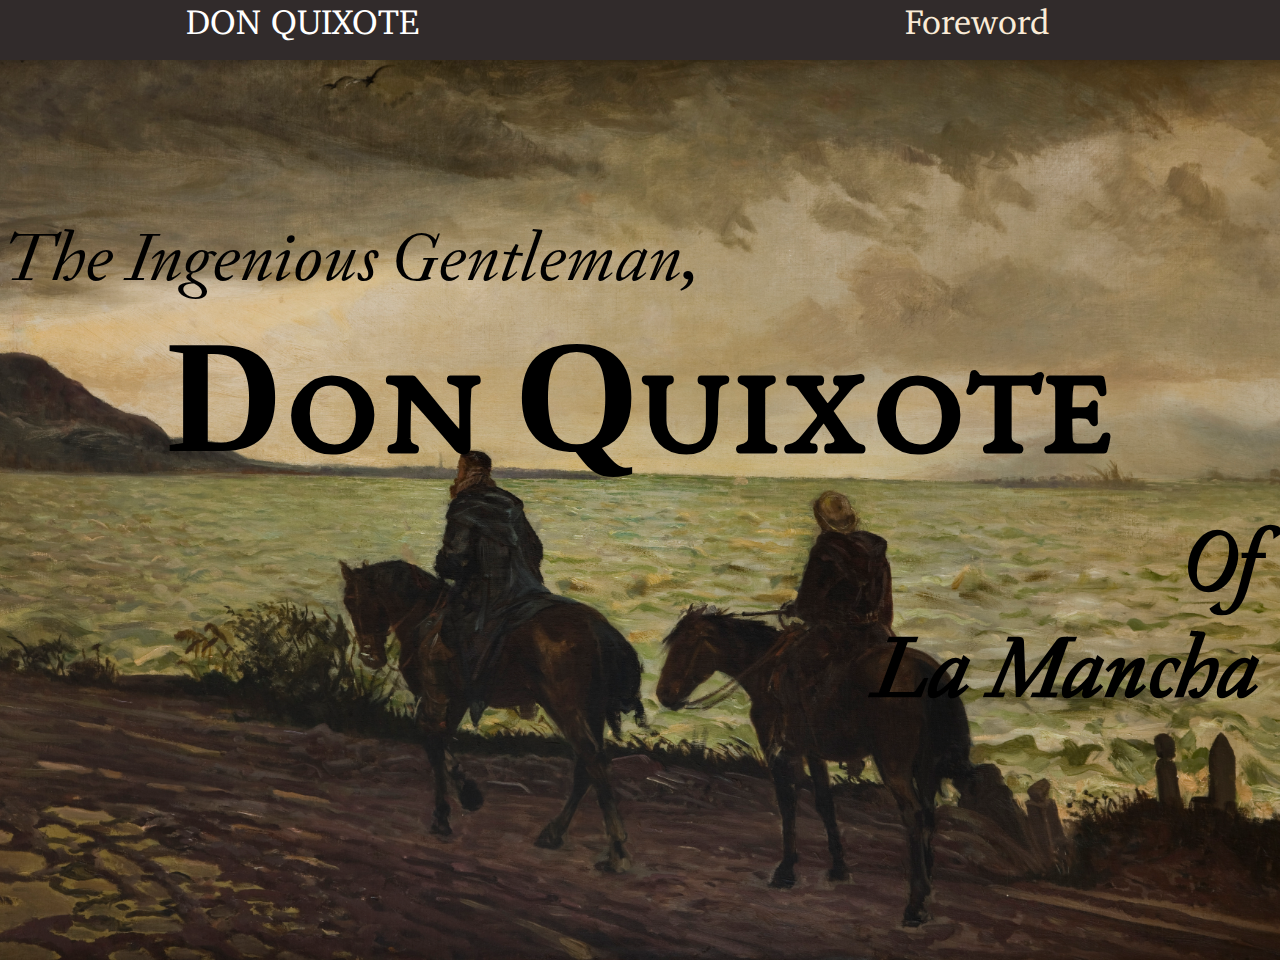
==== index.html @ 15fd4b2f "New cover and navbar css, with better fonts." ====
<!DOCTYPE html>
<html lang="en">
  <head>
    <meta charset="utf-8"/>
    <title>Don Quixote</title>

    <link rel="stylesheet" type="text/css" href="../styles/css/front.css"/>
    <meta name="viewport" content="width=device-width, initial-scale=1">
  </head>

  <body>
    <body><main><div class="cover"><div class="cover-bg"></div><div class="cover-overlay"><p><i>The Ingenious Gentleman,</i></p><h1><span class="initials">D</span>ON <span class="initials">Q</span>UIXOTE</h1><p><span class="subtitle"><i><b>Of</b></i> <br/> <i><b>La Mancha</b></i></span></p></div></div></main></body>
    <nav class="navbar">
      <ul class="navbar-nav">
        <li class="nav-item">DON QUIXOTE</li>
        <li class="nav-item">
          <a href="#" class="nav-link">
            <span class="link-text">Foreword</span>
          </a>
        </li>
      </ul>
    </nav>
  </body>
</html>
---- styles/css/front.css ----
@charset "UTF-8";

/* CSS for the front page */

@import url('main.css'); /* Importing Base CSS */
@import url('fonts.css'); /* Importing Fonts */


html {
    font-size: 70px;
}

main {
    margin-top: 0.85rem;
}

body {
    font-family: et-book, Charter;
    width: 100%;
    text-align: center;
    /* margin-right: auto; */
    color: #ffffff;
    background-color: #bfa58a;
}

.cover {
    width: 100%;
    /* padding: 50px; */
    height: 100vh;
    position: relative;
    overflow: hidden;
    /* padding: 100px 0; */
}

.cover-bg{
    /* background-size: 1920px; */
    /* background-image: url("../../img/paintings/cesare-detti-don-quixote.jpg"); */
    background-image: url("../../img/paintings/Malczewski-don-quixote.jpg");
    /* background-image: url("../../img/paintings/marstrand-01.jpg"); */
    /* background-image: url("../../img/paintings/carbonero-panza-meets-donkey.jpg"); */
    /* background-image: url("../../img/p66b.jpg"); */
    /* background-image: url("../../img/p008.jpg"); */
    background-size: cover;
    background-position: center;
    background-repeat: no-repeat;
    height: 100%;
    width: 100%;
    position: relative;
    margin: 0 auto;
}

.cover-overlay {
    font-family: Elstob;
    position: absolute;
    text-align: center;
    top: 15%;
    /* left: 20%; */
    width: 100%;
    margin: 25px auto;
    color: black;
}

.cover-overlay h1 {
    color: black;
    font-family: EB Garamond SC;
    font-size: 2.3em;
    margin-bottom: 10px;
    text-align: center;
}


.cover-overlay h2 {
    font-family: Elstob;
    font-size: 3.25em;
}

.cover-overlay p {
    font-family: Elstob;
    color: black;
    text-align: left;

}
.cover-overlay .subtitle {
    color: black;
    font-family: Elstob;
    font-size: 1.25em;
    text-align: right;
    margin-right: 20px;
    display: block;

}

.initials {
    font-family: 'EB Garamond Initials';
}

/* Navigaiton Bar */

.navbar {
    position: absolute;
    background: rgba(46,41,41,0.9804);
    height: 0.85rem;
    top: 0;
    left: 0;
    width: 100%;
    transition: height 400ms ease;
}

.navbar-nav {
    list-style: none;
    padding: 0;
    margin: 0;
    display: flex;
    flex-direction: row;
    align-items: center;
    width: 100%;
}

.nav-item {
    width: 100%;
    margin-right: 1rem;
    font-size: 0.5rem;
}

.nav-item:last-child {
    margin-right: auto;
}

.nav-link {
    text-decoration: none;
    color: antiquewhite;
}

.link-text {
    display: inline;
    font-size: 0.5rem;
}

/* For Small Screens */
@media only screen and (min-width: 300px) and (max-width: 700px) {

    html {
	font-size: 25px;
    }

    main {
	margin-top: 2.5rem;
    }

    .cover {
	width: 100%;
	height: 75vh;
	/* padding: 135px 0; */
    }

    .cover-overlay {
	top: 22%;
	width: 100%;

    }

    .cover-overlay p {
	font-size: 1.25em;
    }

    .cover-overlay h1 {
	font-size: 2.5em;
    }
    .cover-overlay subtitle {
	font-size: 1.25em;

    }


}
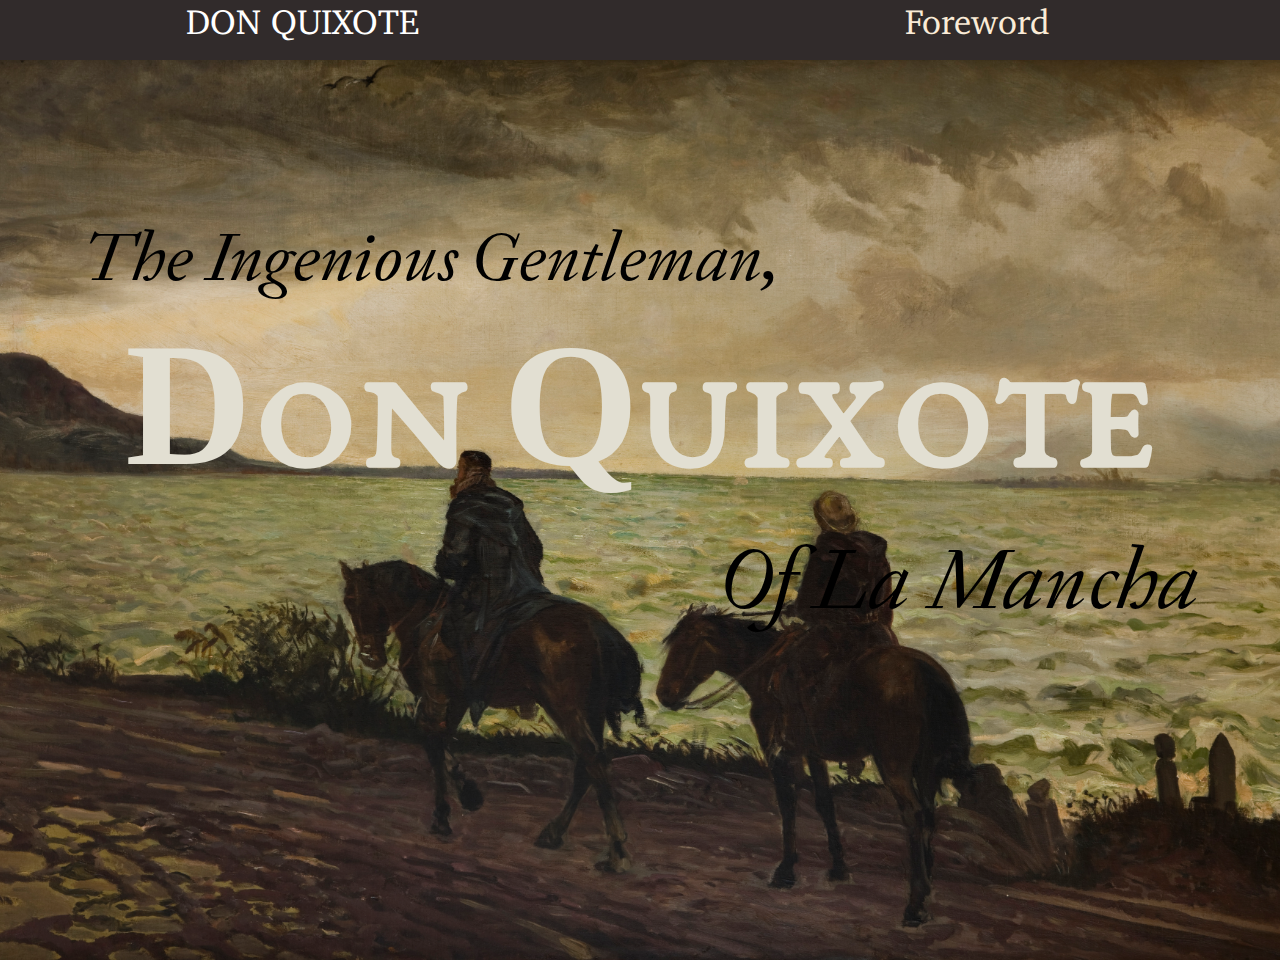
==== commit a21b565b: "Removing orig/" ====
--- a/index.html
+++ b/index.html
@@ -9,7 +9,7 @@
   </head>
 
   <body>
-    <body><main><div class="cover"><div class="cover-bg"></div><div class="cover-overlay"><p><i>The Ingenious Gentleman,</i></p><h1><span class="initials">D</span>ON <span class="initials">Q</span>UIXOTE</h1><p><span class="subtitle"><i><b>Of</b></i> <br/> <i><b>La Mancha</b></i></span></p></div></div></main></body>
+    <body><main><div class="cover"><div class="cover-bg"></div><div class="cover-overlay"><p><i>The Ingenious Gentleman,</i></p><h1><span class="initials">D</span>ON <span class="initials">Q</span>UIXOTE</h1><p><span class="subtitle"><i>Of</i> <i>La Mancha</i></span></p></div></div></main></body>
     <nav class="navbar">
       <ul class="navbar-nav">
         <li class="nav-item">DON QUIXOTE</li>
--- a/styles/css/front.css
+++ b/styles/css/front.css
@@ -61,9 +61,10 @@
 }
 
 .cover-overlay h1 {
-    color: black;
+    color: #E2DFD2;
     font-family: EB Garamond SC;
-    font-size: 2.3em;
+    font-size: 2.5em;
+    /* top: 45%; */
     margin-bottom: 10px;
     text-align: center;
 }
@@ -78,6 +79,7 @@
     font-family: Elstob;
     color: black;
     text-align: left;
+    margin-left: 80px;
 
 }
 .cover-overlay .subtitle {
@@ -85,7 +87,8 @@
     font-family: Elstob;
     font-size: 1.25em;
     text-align: right;
-    margin-right: 20px;
+    /* margin-left: 35px; */
+    margin-right: 80px;
     display: block;
 
 }
@@ -137,7 +140,7 @@
 }
 
 /* For Small Screens */
-@media only screen and (min-width: 300px) and (max-width: 700px) {
+@media only screen and (min-width: 300px) and (max-width: 990px) {
 
     html {
 	font-size: 25px;
@@ -149,27 +152,37 @@
 
     .cover {
 	width: 100%;
-	height: 75vh;
+	height: 65vh;
 	/* padding: 135px 0; */
     }
 
     .cover-overlay {
-	top: 22%;
+	top: 10%;
 	width: 100%;
 
     }
 
     .cover-overlay p {
 	font-size: 1.25em;
+	color: antiquewhite;
+	text-align: center;
+	margin-left: 10px;
     }
 
     .cover-overlay h1 {
 	font-size: 2.5em;
+	color: antiquewhite;
+	text-align: center;
     }
-    .cover-overlay subtitle {
+    .cover-overlay .subtitle {
+	color: antiquewhite;
+	font-family: Elstob;
 	font-size: 1.25em;
-
-    }
-
+	text-align: center;
+	margin-left: 35px;
+	margin-right: 10px;
+	display: block;
 
 }
+
+}
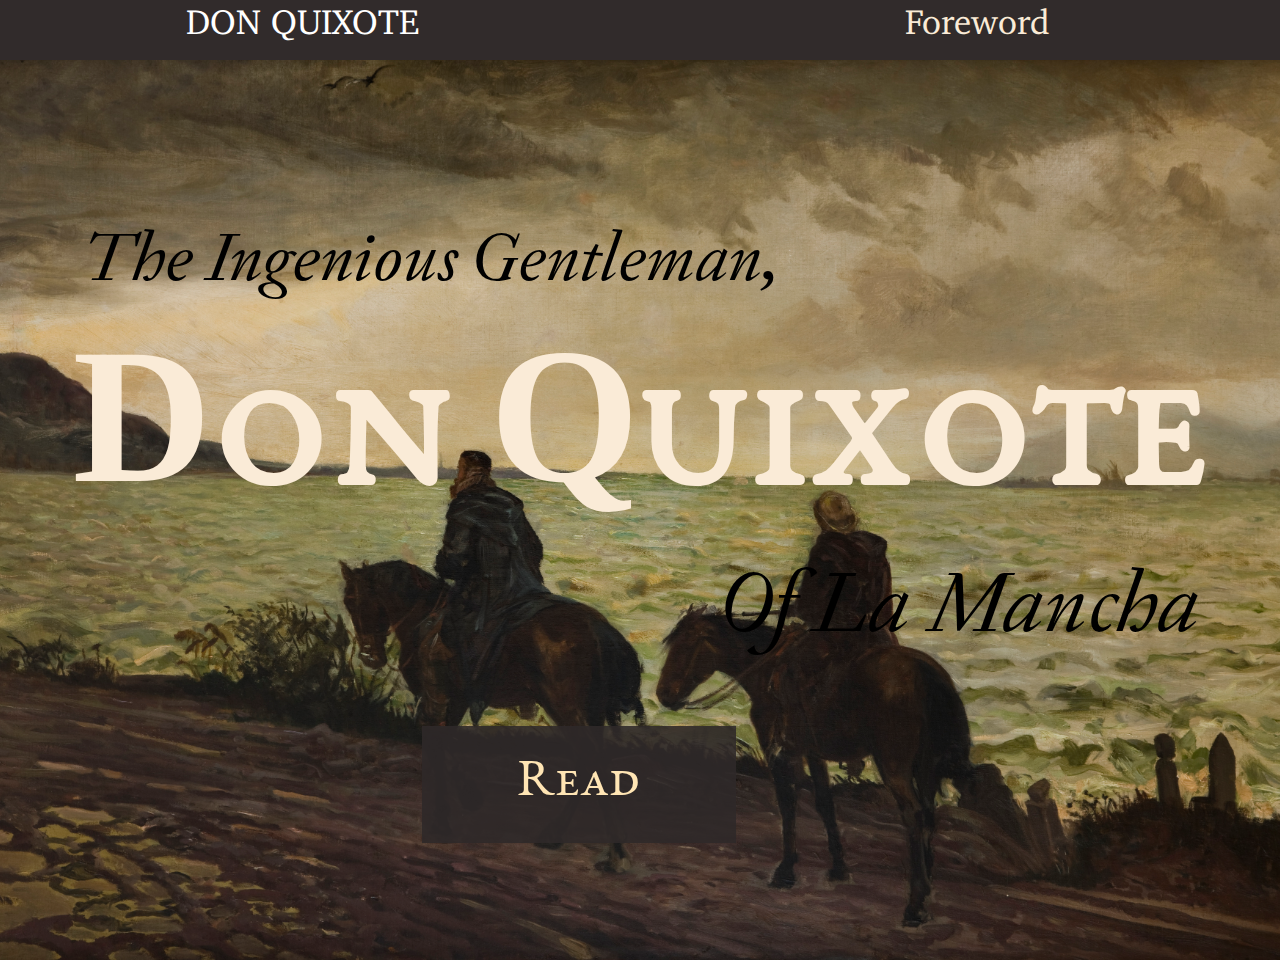
==== commit cd210da6: "Add a read button on cover." ====
--- a/index.html
+++ b/index.html
@@ -9,7 +9,7 @@
   </head>
 
   <body>
-    <body><main><div class="cover"><div class="cover-bg"></div><div class="cover-overlay"><p><i>The Ingenious Gentleman,</i></p><h1><span class="initials">D</span>ON <span class="initials">Q</span>UIXOTE</h1><p><span class="subtitle"><i>Of</i> <i>La Mancha</i></span></p></div></div></main></body>
+    <body><main><div class="cover"><div class="cover-bg"></div><div class="cover-overlay"><p><i>The Ingenious Gentleman,</i></p><h1><span class="initials">D</span>ON <span class="initials">Q</span>UIXOTE</h1><p><span class="subtitle"><i>Of</i> <i>La Mancha</i></span></p></div><p>                                 <button class="read-btn" type="button">Read</button></p></div></main></body>
     <nav class="navbar">
       <ul class="navbar-nav">
         <li class="nav-item">DON QUIXOTE</li>
--- a/styles/css/front.css
+++ b/styles/css/front.css
@@ -61,9 +61,9 @@
 }
 
 .cover-overlay h1 {
-    color: #E2DFD2;
+    color: antiquewhite;
     font-family: EB Garamond SC;
-    font-size: 2.5em;
+    font-size: 2.75em;
     /* top: 45%; */
     margin-bottom: 10px;
     text-align: center;
@@ -139,6 +139,50 @@
     font-size: 0.5rem;
 }
 
+.read-btn {
+    position: absolute;
+    top: 74%;
+    right: 42.5%;
+    bottom: 13%;
+    /* margin-left: 5%; */
+    /* margin-right: 15%; */
+    /* left: 50%; */
+    /* right: 50%; */
+    background-color: rgba(46,41,41,0.8804);
+    /* font-family: et-book; */
+    font-family: EB Garamond;
+    /* font-family: Garamond Libre; */
+    /* font-family: et-book; */
+    /* font-family: et-book; */
+    font-size: 0.75em;
+    align-content: center;
+    color: #FFE5B4;
+    border: none;
+    padding-top: 27px;
+    padding-bottom: 27px;
+    padding-left: 95px;
+    padding-right: 95px;
+    /* min-width: 220px; */
+    /* min-height: 55px; */
+}
+
+.read-btn:hover {
+    background-color: rgba(46,41,41,1) ;
+    transition: 0.2s;
+    border-color: #FFE5B4;
+    border-width: 3.5px;
+    border-style: solid;
+}
+
+.read-btn:focus {
+    background-color: rgba(46,41,41,1) ;
+    outline-color: transparent;
+    transition: 0.3s;
+    border-color: #FFE5B4;
+    border-width: 3.5px;
+    border-style: solid;
+}
+
 /* For Small Screens */
 @media only screen and (min-width: 300px) and (max-width: 990px) {
 
@@ -164,7 +208,7 @@
 
     .cover-overlay p {
 	font-size: 1.25em;
-	color: antiquewhite;
+	color: black;
 	text-align: center;
 	margin-left: 10px;
     }
@@ -175,7 +219,7 @@
 	text-align: center;
     }
     .cover-overlay .subtitle {
-	color: antiquewhite;
+	color: black;
 	font-family: Elstob;
 	font-size: 1.25em;
 	text-align: center;
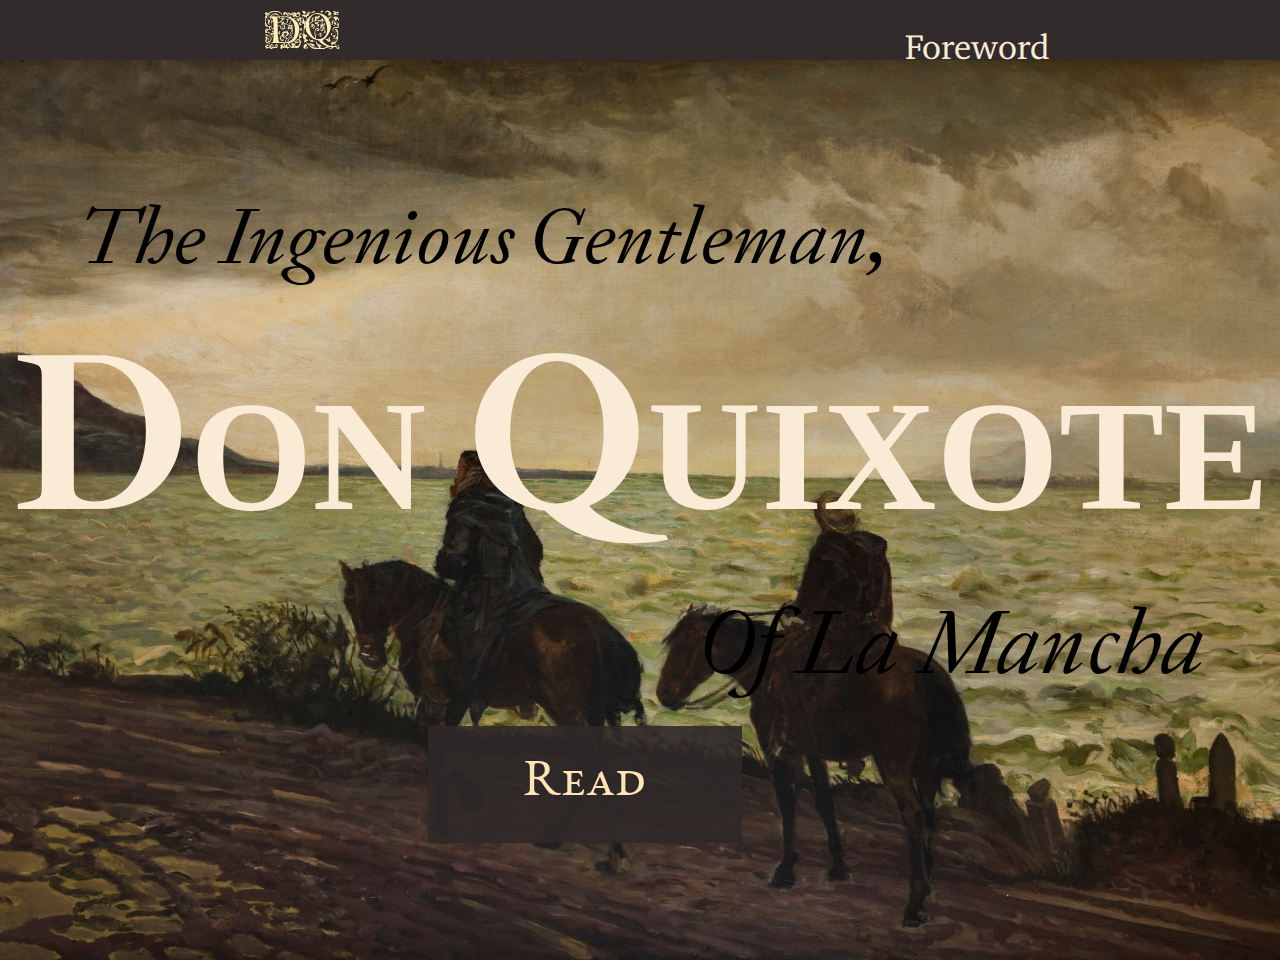
==== commit df5e2f67: "Clean up the CSS" ====
--- a/index.html
+++ b/index.html
@@ -12,7 +12,7 @@
     <body><main><div class="cover"><div class="cover-bg"></div><div class="cover-overlay"><p><i>The Ingenious Gentleman,</i></p><h1><span class="initials">D</span>ON <span class="initials">Q</span>UIXOTE</h1><p><span class="subtitle"><i>Of</i> <i>La Mancha</i></span></p></div><p>                                 <button class="read-btn" type="button">Read</button></p></div></main></body>
     <nav class="navbar">
       <ul class="navbar-nav">
-        <li class="nav-item">DON QUIXOTE</li>
+        <li class="nav-item"><img src="img/extras/logo.png"></li>
         <li class="nav-item">
           <a href="#" class="nav-link">
             <span class="link-text">Foreword</span>
--- a/styles/css/front.css
+++ b/styles/css/front.css
@@ -53,8 +53,7 @@
     font-family: Elstob;
     position: absolute;
     text-align: center;
-    top: 15%;
-    /* left: 20%; */
+    top: 12%;
     width: 100%;
     margin: 25px auto;
     color: black;
@@ -62,10 +61,17 @@
 
 .cover-overlay h1 {
     color: antiquewhite;
-    font-family: EB Garamond SC;
-    font-size: 2.75em;
-    /* top: 45%; */
-    margin-bottom: 10px;
+    font-family: et-book;
+    font-size: 2.25em;
+    margin-bottom: 15px;
+    text-align: center;
+}
+
+.cover-overlay h1:hover {
+    color: #FFE5B4;
+    font-family: et-book;
+    font-size: 2.25em;
+    margin-bottom: 15px;
     text-align: center;
 }
 
@@ -79,22 +85,22 @@
     font-family: Elstob;
     color: black;
     text-align: left;
-    margin-left: 80px;
-
+    margin-left: 75px;
+    font-size: 1.15em;
 }
 .cover-overlay .subtitle {
     color: black;
     font-family: Elstob;
-    font-size: 1.25em;
+    font-size: 1.15em;
     text-align: right;
-    /* margin-left: 35px; */
-    margin-right: 80px;
+    margin-right: 75px;
     display: block;
 
 }
 
 .initials {
-    font-family: 'EB Garamond Initials';
+    font-family: 'Ibarra Real Nova';
+    font-size: 1.45em;
 }
 
 /* Navigaiton Bar */
@@ -142,18 +148,10 @@
 .read-btn {
     position: absolute;
     top: 74%;
-    right: 42.5%;
+    right: 42%;
     bottom: 13%;
-    /* margin-left: 5%; */
-    /* margin-right: 15%; */
-    /* left: 50%; */
-    /* right: 50%; */
     background-color: rgba(46,41,41,0.8804);
-    /* font-family: et-book; */
     font-family: EB Garamond;
-    /* font-family: Garamond Libre; */
-    /* font-family: et-book; */
-    /* font-family: et-book; */
     font-size: 0.75em;
     align-content: center;
     color: #FFE5B4;
@@ -162,8 +160,6 @@
     padding-bottom: 27px;
     padding-left: 95px;
     padding-right: 95px;
-    /* min-width: 220px; */
-    /* min-height: 55px; */
 }
 
 .read-btn:hover {
@@ -197,7 +193,6 @@
     .cover {
 	width: 100%;
 	height: 65vh;
-	/* padding: 135px 0; */
     }
 
     .cover-overlay {
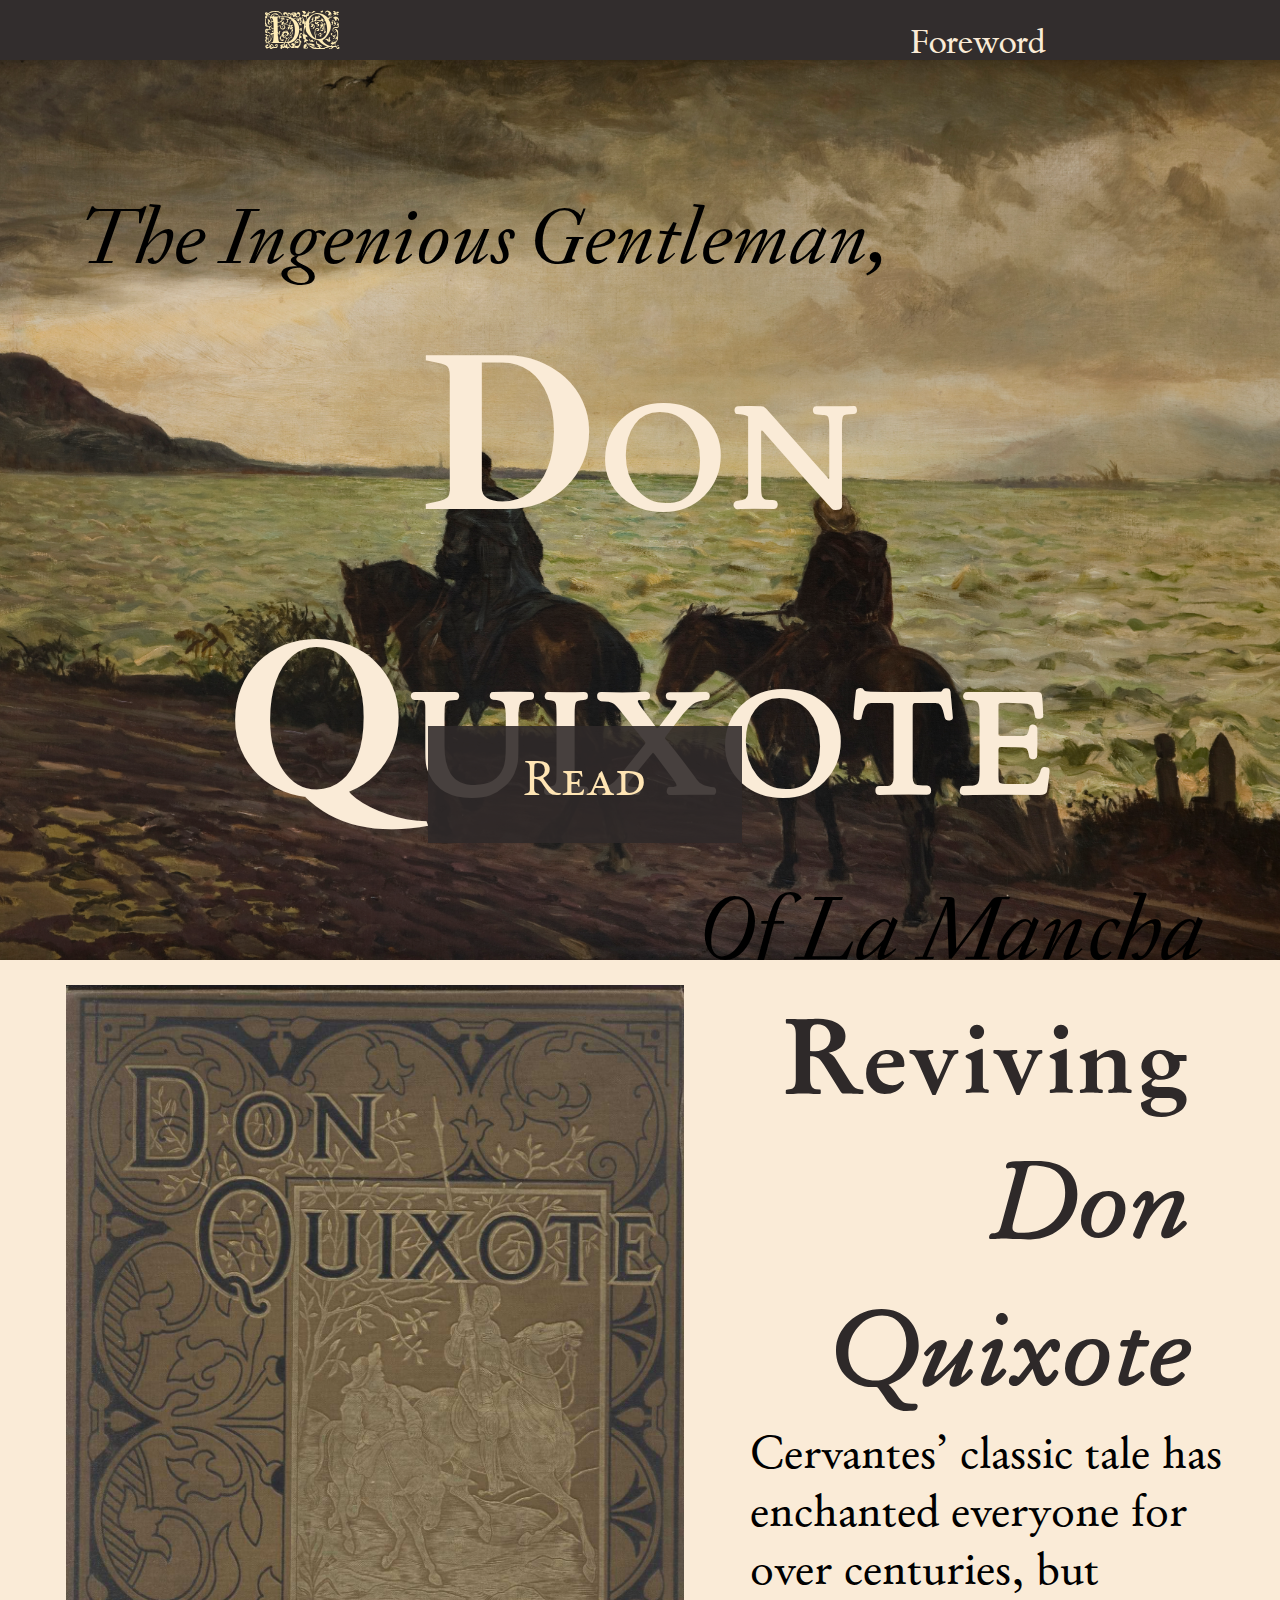
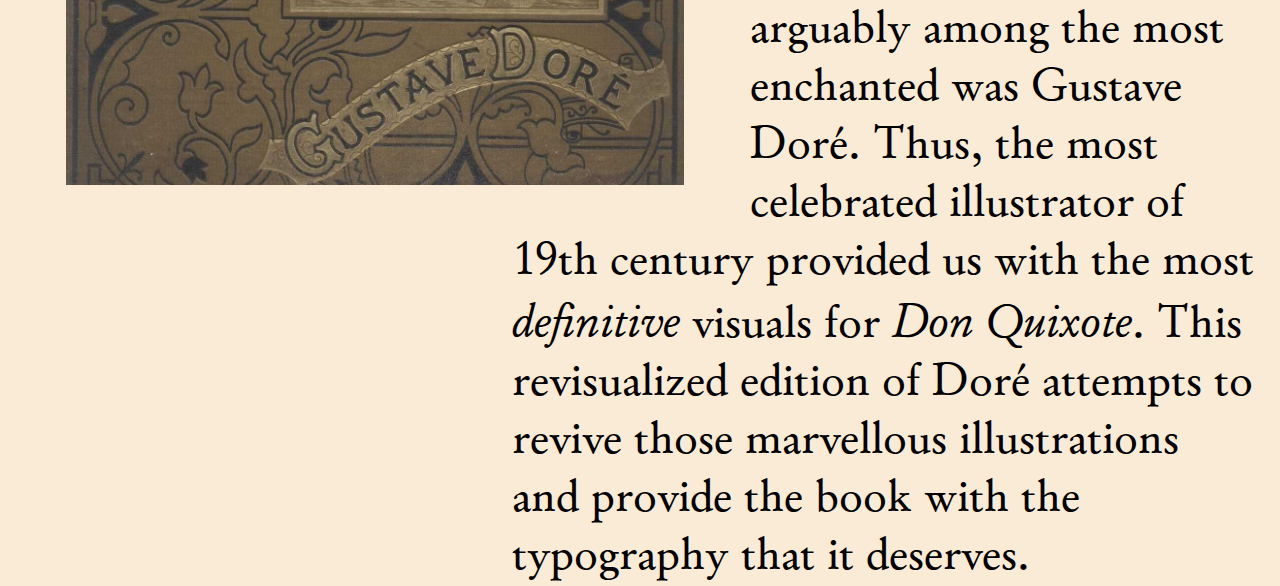
==== commit c5bbbb43: "Added a new section to frontpage on dore’s original piece." ====
--- a/index.html
+++ b/index.html
@@ -4,12 +4,13 @@
     <meta charset="utf-8"/>
     <title>Don Quixote</title>
 
+    <link rel="stylesheet" type="text/css" href="../styles/css/main.css"/>
     <link rel="stylesheet" type="text/css" href="../styles/css/front.css"/>
     <meta name="viewport" content="width=device-width, initial-scale=1">
   </head>
 
-  <body>
-    <body><main><div class="cover"><div class="cover-bg"></div><div class="cover-overlay"><p><i>The Ingenious Gentleman,</i></p><h1><span class="initials">D</span>ON <span class="initials">Q</span>UIXOTE</h1><p><span class="subtitle"><i>Of</i> <i>La Mancha</i></span></p></div><p>                                 <button class="read-btn" type="button">Read</button></p></div></main></body>
+  <body class="front">
+    <body><main><div class="cover"><div class="cover-bg"></div><div class="cover-overlay"><p><i>The Ingenious Gentleman,</i></p><h1><span class="initials">D</span>ON <span class="initials">Q</span>UIXOTE</h1><p><span class="subtitle"><i>Of</i> <i>La Mancha</i></span></p></div><p>                 <button class="read-btn" type="button">Read</button></p></div><div class="gustave-dore"><div class="cover"><img class="img" src="img/cover.jpg"/></div><h2>Reviving <i>Don Quixote</i></h2><p>Cervantes’ classic tale has enchanted everyone for over centuries, but arguably among the most enchanted was Gustave Doré. Thus, the most celebrated illustrator of 19th century provided us with the most <i>definitive</i> visuals for <i>Don Quixote</i>. This revisualized edition of Doré attempts to revive those marvellous illustrations and provide the book with the typography that it deserves.</p></div></main></body>
     <nav class="navbar">
       <ul class="navbar-nav">
         <li class="nav-item"><img src="img/extras/logo.png"></li>
--- a/styles/css/main.css
+++ b/styles/css/main.css
@@ -0,0 +1,84 @@
+@charset "UTF-8";
+
+/* All the CSS files must be imported */
+
+@import url('fonts.css');
+
+* {
+    margin: 0;
+    padding: 0;
+    box-sizing: border-box
+}
+
+main {
+    margin-top: 0.85rem;
+}
+
+body {
+    font-family: et-book;
+    color: #ffffff;
+    background-color: antiquewhite;
+}
+
+html::-webkit-scrollbar {
+    width: 0;  /* Remove scrollbar space */
+    background: transparent;  /* Optional: just make scrollbar invisible */
+}
+.container {
+    -ms-overflow-style: none;  /* Internet Explorer 10+ */
+    scrollbar-width: none;  /* Firefox */
+}
+
+/* Navigaiton Bar */
+
+.navbar {
+    position: absolute;
+    background: rgba(46,41,41,0.9804);
+    height: 0.85rem;
+    top: 0;
+    left: 0;
+    width: 100%;
+    transition: height 400ms ease;
+}
+
+.navbar-nav {
+    list-style: none;
+    padding: 0;
+    margin: 0;
+    display: flex;
+    flex-direction: row;
+    align-items: center;
+    width: 100%;
+}
+
+.nav-item {
+    width: 100%;
+    margin-right: 1rem;
+    font-size: 0.5rem;
+}
+
+.nav-item:last-child {
+    margin-right: auto;
+}
+
+.nav-link {
+    text-decoration: none;
+    color: antiquewhite;
+}
+
+.link-text {
+    display: inline;
+    font-size: 0.5rem;
+}
+
+/* Responsive */
+
+@media only screen and (min-width: 300px) and (max-width: 990px) {
+    html {
+	font-size: 25px;
+    }
+
+    main {
+	margin-top: 2.5rem;
+    }
+}
--- a/styles/css/front.css
+++ b/styles/css/front.css
@@ -2,26 +2,22 @@
 
 /* CSS for the front page */
 
-@import url('main.css'); /* Importing Base CSS */
 @import url('fonts.css'); /* Importing Fonts */
-
 
 html {
     font-size: 70px;
 }
 
-main {
-    margin-top: 0.85rem;
-}
-
-body {
-    font-family: et-book, Charter;
-    width: 100%;
+body.front {
+    font-family: et-book;
+    width: 100%;
+    font-size: 70px;
     text-align: center;
     /* margin-right: auto; */
     color: #ffffff;
-    background-color: #bfa58a;
-}
+    background-color: antiquewhite;
+}
+
 
 .cover {
     width: 100%;
@@ -32,7 +28,7 @@
     /* padding: 100px 0; */
 }
 
-.cover-bg{
+.cover-bg {
     /* background-size: 1920px; */
     /* background-image: url("../../img/paintings/cesare-detti-don-quixote.jpg"); */
     background-image: url("../../img/paintings/Malczewski-don-quixote.jpg");
@@ -67,6 +63,7 @@
     text-align: center;
 }
 
+/* Creates Hovering Effect on Cover's Title */
 .cover-overlay h1:hover {
     color: #FFE5B4;
     font-family: et-book;
@@ -75,7 +72,6 @@
     text-align: center;
 }
 
-
 .cover-overlay h2 {
     font-family: Elstob;
     font-size: 3.25em;
@@ -88,6 +84,7 @@
     margin-left: 75px;
     font-size: 1.15em;
 }
+
 .cover-overlay .subtitle {
     color: black;
     font-family: Elstob;
@@ -98,54 +95,14 @@
 
 }
 
-.initials {
+.cover-overlay .initials {
     font-family: 'Ibarra Real Nova';
     font-size: 1.45em;
 }
 
-/* Navigaiton Bar */
-
-.navbar {
-    position: absolute;
-    background: rgba(46,41,41,0.9804);
-    height: 0.85rem;
-    top: 0;
-    left: 0;
-    width: 100%;
-    transition: height 400ms ease;
-}
-
-.navbar-nav {
-    list-style: none;
-    padding: 0;
-    margin: 0;
-    display: flex;
-    flex-direction: row;
-    align-items: center;
-    width: 100%;
-}
-
-.nav-item {
-    width: 100%;
-    margin-right: 1rem;
-    font-size: 0.5rem;
-}
-
-.nav-item:last-child {
-    margin-right: auto;
-}
-
-.nav-link {
-    text-decoration: none;
-    color: antiquewhite;
-}
-
-.link-text {
-    display: inline;
-    font-size: 0.5rem;
-}
-
-.read-btn {
+
+/* The 'Read' button and it's hover effect */
+.cover .read-btn {
     position: absolute;
     top: 74%;
     right: 42%;
@@ -162,7 +119,7 @@
     padding-right: 95px;
 }
 
-.read-btn:hover {
+.cover .read-btn:hover {
     background-color: rgba(46,41,41,1) ;
     transition: 0.2s;
     border-color: #FFE5B4;
@@ -170,7 +127,7 @@
     border-style: solid;
 }
 
-.read-btn:focus {
+.cover .read-btn:focus {
     background-color: rgba(46,41,41,1) ;
     outline-color: transparent;
     transition: 0.3s;
@@ -179,16 +136,41 @@
     border-style: solid;
 }
 
+.gustave-dore {
+    position: absolute;
+    font-family: Garamond Libre;
+}
+
+.gustave-dore h2 {
+    color: rgba(46,41,41,1);
+    text-align: right;
+    margin-right: 7%;
+    margin-top: 3%;
+
+}
+.gustave-dore p {
+    color: black;
+    font-size: 0.65em;
+    text-align: left;
+    margin-left: 40%;
+    margin-right: 2%;
+}
+
+.gustave-dore .cover {
+    margin-top: 2%;
+    width: 750px;
+    height: 800px;
+    overflow: hidden;
+    float: left;
+}
+
+.gustave-dore .cover .img {
+    width: 100%;
+    height: 100%;
+    object-fit: contain;
+}
 /* For Small Screens */
 @media only screen and (min-width: 300px) and (max-width: 990px) {
-
-    html {
-	font-size: 25px;
-    }
-
-    main {
-	margin-top: 2.5rem;
-    }
 
     .cover {
 	width: 100%;
@@ -221,7 +203,6 @@
 	margin-left: 35px;
 	margin-right: 10px;
 	display: block;
-
-}
-
-}
+    }
+
+}
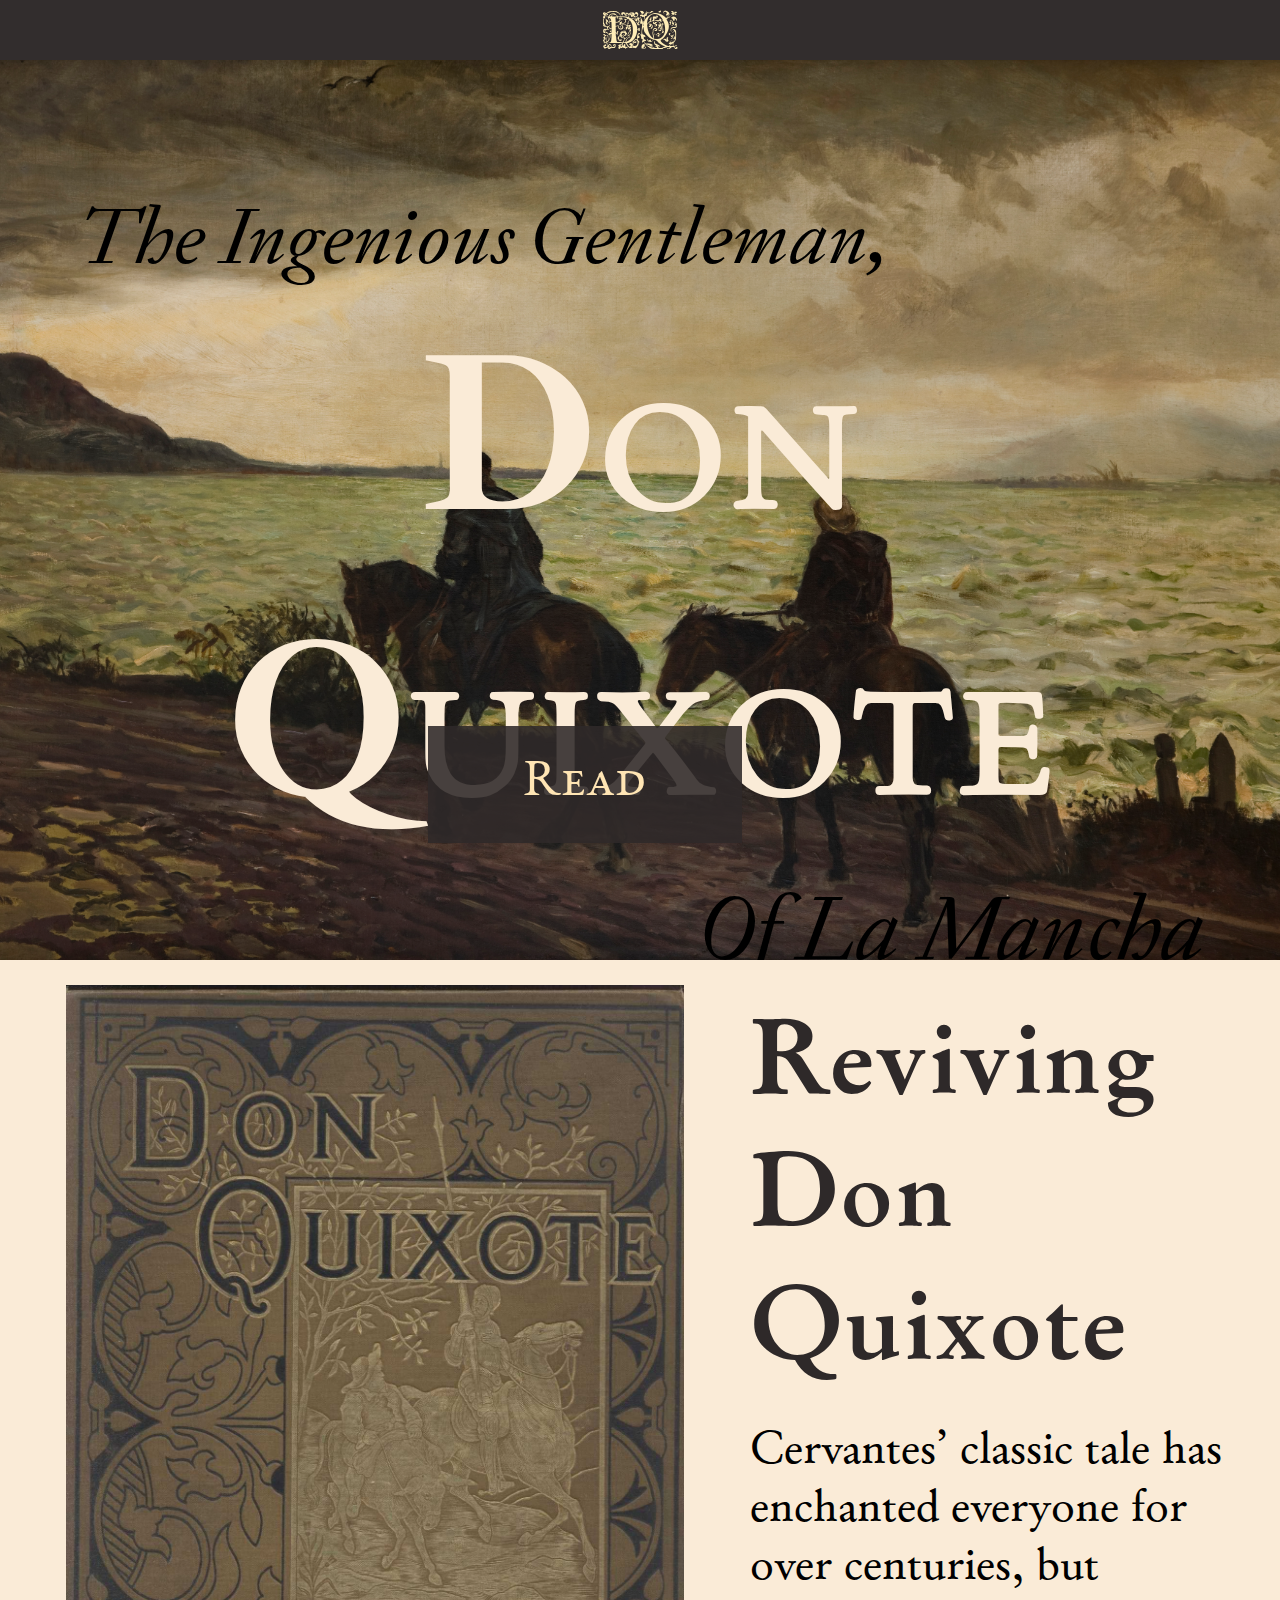
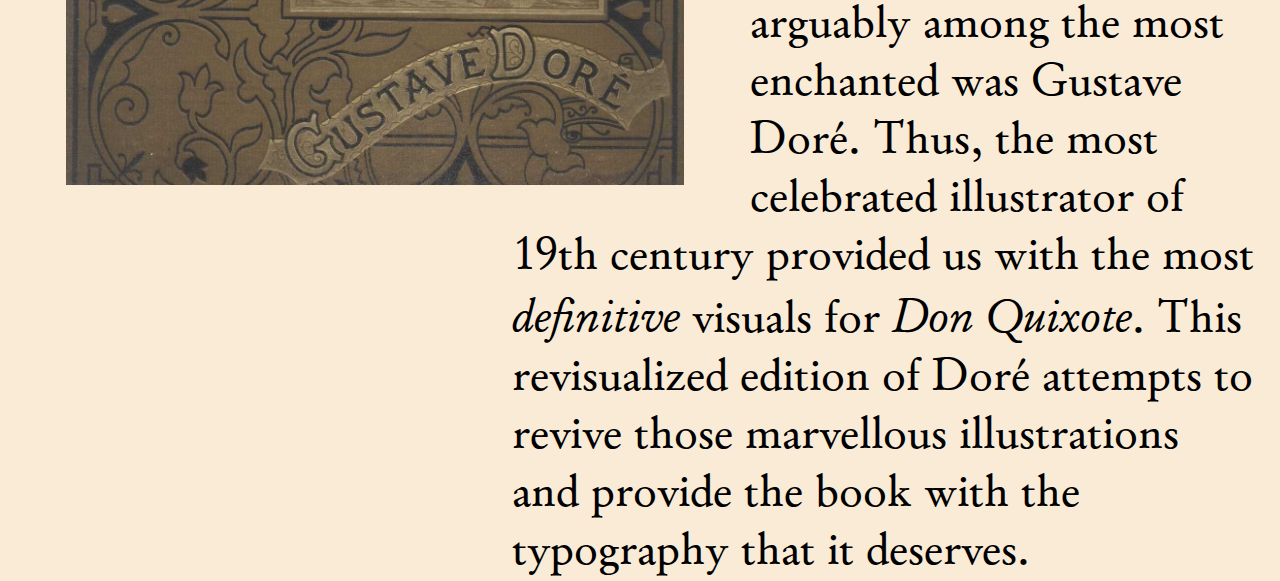
==== commit a4b3a955: "Styling change" ====
--- a/index.html
+++ b/index.html
@@ -4,19 +4,23 @@
     <meta charset="utf-8"/>
     <title>Don Quixote</title>
 
-    <link rel="stylesheet" type="text/css" href="../styles/css/main.css"/>
-    <link rel="stylesheet" type="text/css" href="../styles/css/front.css"/>
+    <link rel="stylesheet" type="text/css" href="./styles/css/main.css"/>
+    <link rel="stylesheet" type="text/css" href="./styles/css/front.css"/>
     <meta name="viewport" content="width=device-width, initial-scale=1">
   </head>
 
   <body class="front">
-    <body><main><div class="cover"><div class="cover-bg"></div><div class="cover-overlay"><p><i>The Ingenious Gentleman,</i></p><h1><span class="initials">D</span>ON <span class="initials">Q</span>UIXOTE</h1><p><span class="subtitle"><i>Of</i> <i>La Mancha</i></span></p></div><p>                 <button class="read-btn" type="button">Read</button></p></div><div class="gustave-dore"><div class="cover"><img class="img" src="img/cover.jpg"/></div><h2>Reviving <i>Don Quixote</i></h2><p>Cervantes’ classic tale has enchanted everyone for over centuries, but arguably among the most enchanted was Gustave Doré. Thus, the most celebrated illustrator of 19th century provided us with the most <i>definitive</i> visuals for <i>Don Quixote</i>. This revisualized edition of Doré attempts to revive those marvellous illustrations and provide the book with the typography that it deserves.</p></div></main></body>
+    <body><main><div class="cover"><div class="cover-bg"></div><div class="cover-overlay"><p><i>The Ingenious Gentleman,</i></p><h1><span class="initials">D</span>ON <span class="initials">Q</span>UIXOTE</h1><p><span class="subtitle"><i>Of</i> <i>La Mancha</i></span></p></div><p>                 <a class="link" href="./chapters/toc.html"><button class="read-btn" type="button">Read</button></a></p></div><div class="gustave-dore"><div class="cover"><img class="img" src="img/cover.jpg"/></div><h2>Reviving Don Quixote</h2><p>Cervantes’ classic tale has enchanted everyone for over centuries, but arguably among the most enchanted was Gustave Doré. Thus, the most celebrated illustrator of 19th century provided us with the most <i>definitive</i> visuals for <i>Don Quixote</i>. This revisualized edition of Doré attempts to revive those marvellous illustrations and provide the book with the typography that it deserves.</p></div></main></body>
     <nav class="navbar">
       <ul class="navbar-nav">
-        <li class="nav-item"><img src="img/extras/logo.png"></li>
         <li class="nav-item">
-          <a href="#" class="nav-link">
-            <span class="link-text">Foreword</span>
+          <a href="./index.html" class="nav-link">
+            <img src="img/extras/logo.png">
+          </a>
+        </li>
+        <!-- <li class="nav-item"> -->
+        <!--   <a href="#" class="nav-link"> -->
+        <!--     <span class="link-text">Foreword</span> -->
           </a>
         </li>
       </ul>
--- a/styles/css/main.css
+++ b/styles/css/main.css
@@ -15,7 +15,7 @@
 }
 
 body {
-    font-family: et-book;
+    font-family: Garamond Libre;
     color: #ffffff;
     background-color: antiquewhite;
 }
--- a/styles/css/front.css
+++ b/styles/css/front.css
@@ -119,7 +119,8 @@
     padding-right: 95px;
 }
 
-.cover .read-btn:hover {
+.cover .read-btn:hover,
+.read-btn:focus {
     background-color: rgba(46,41,41,1) ;
     transition: 0.2s;
     border-color: #FFE5B4;
@@ -127,13 +128,9 @@
     border-style: solid;
 }
 
-.cover .read-btn:focus {
-    background-color: rgba(46,41,41,1) ;
-    outline-color: transparent;
-    transition: 0.3s;
-    border-color: #FFE5B4;
-    border-width: 3.5px;
-    border-style: solid;
+.read-btn .link {
+    text-decoration: none;
+    color: #FFE5B4;
 }
 
 .gustave-dore {
@@ -143,8 +140,8 @@
 
 .gustave-dore h2 {
     color: rgba(46,41,41,1);
-    text-align: right;
-    margin-right: 7%;
+    text-align: left;
+    /* margin-right: 7%; */
     margin-top: 3%;
 
 }
@@ -152,6 +149,7 @@
     color: black;
     font-size: 0.65em;
     text-align: left;
+    margin-top: 2%;
     margin-left: 40%;
     margin-right: 2%;
 }
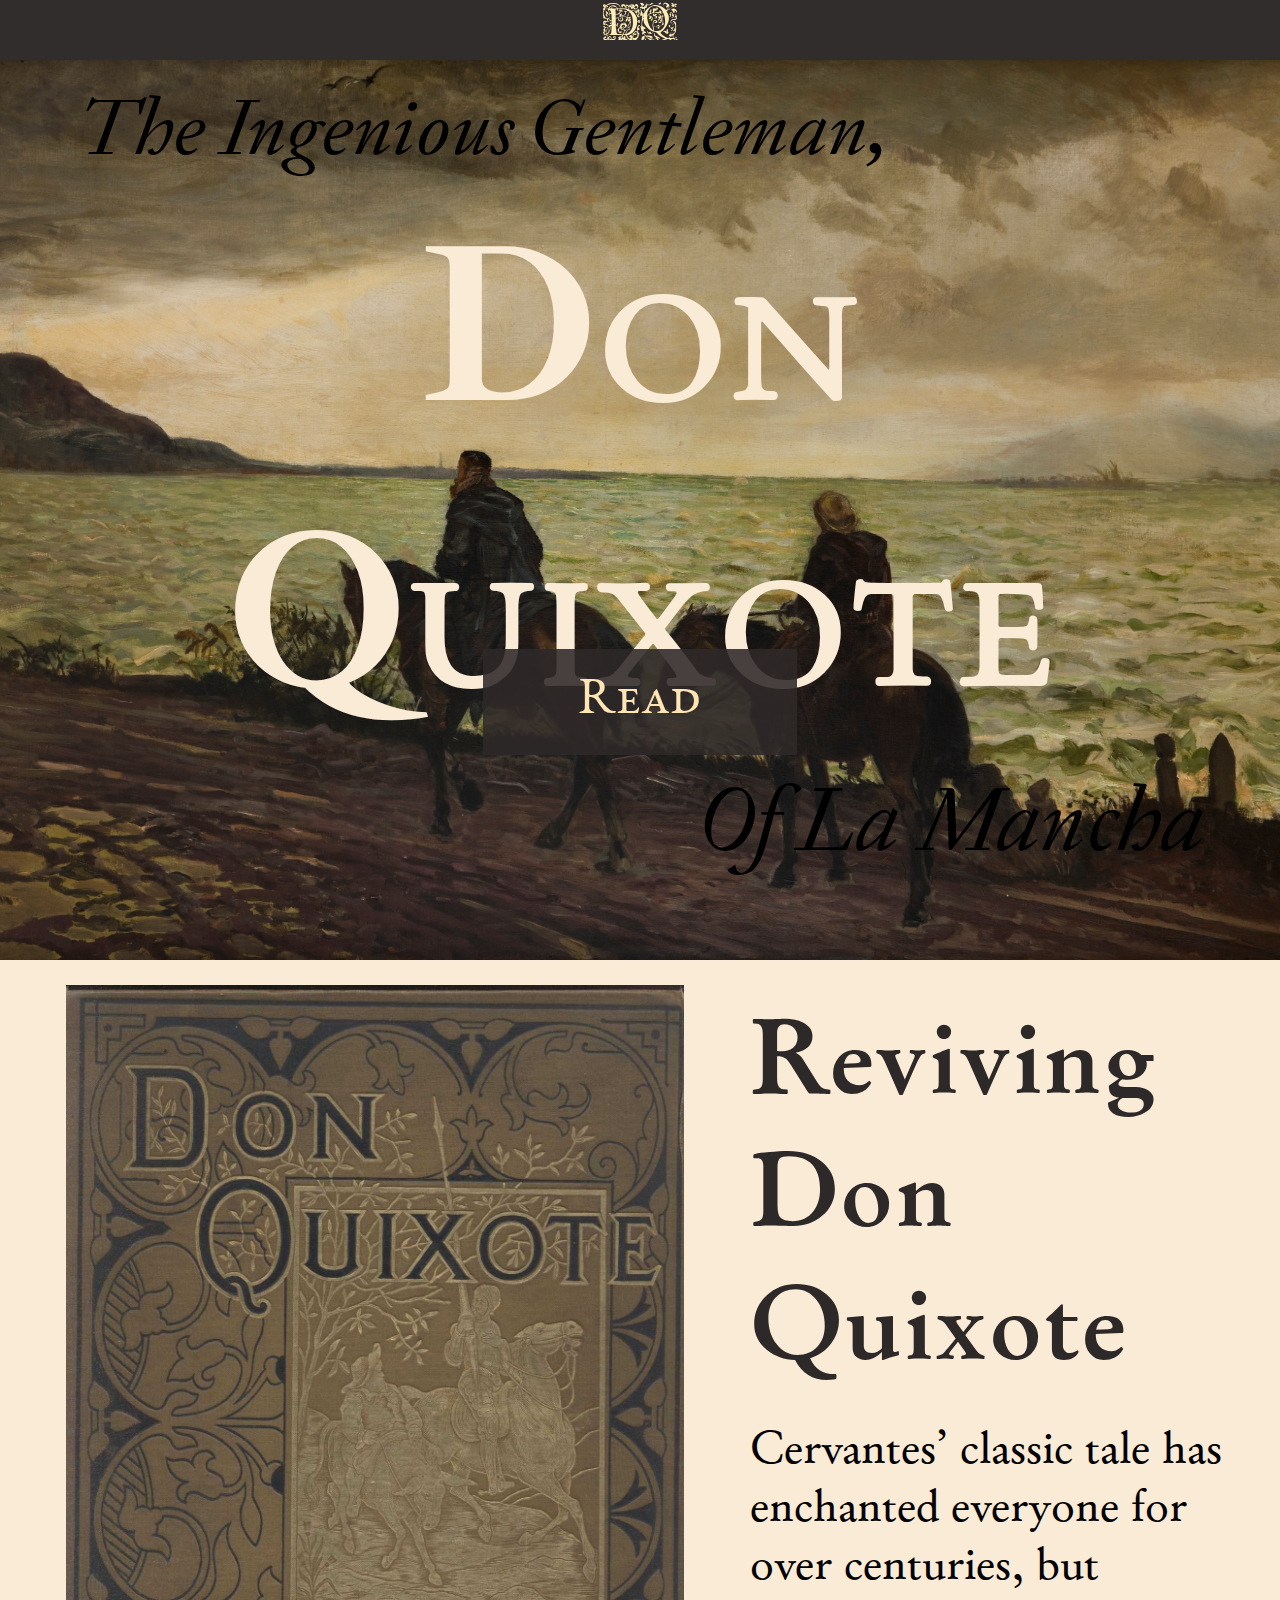
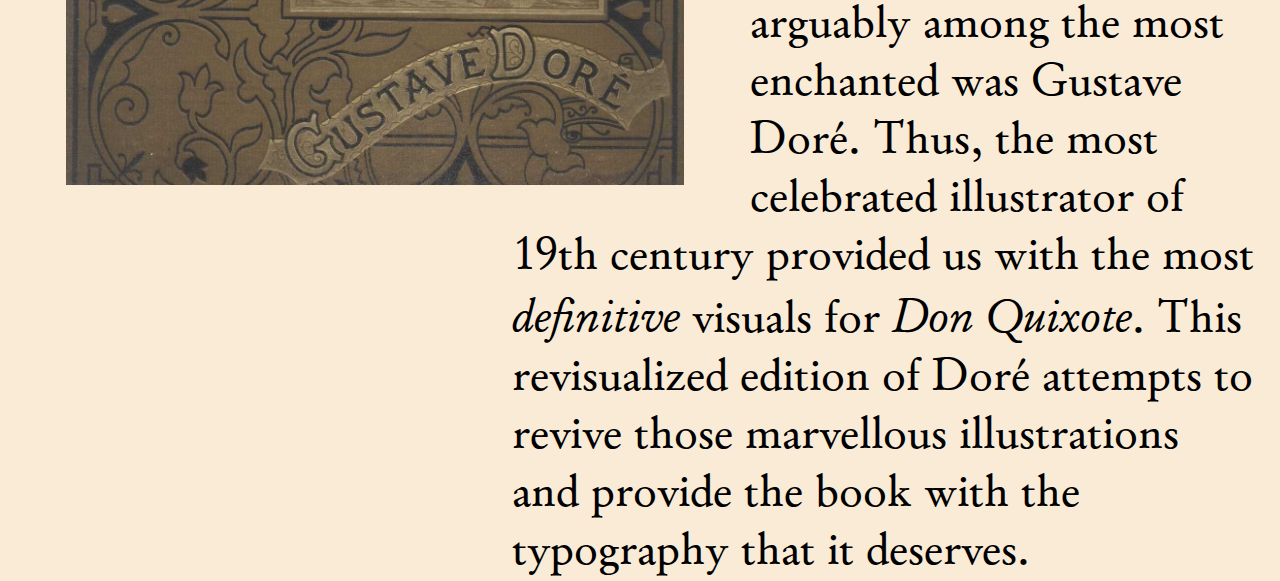
==== commit 4fd42170: "Make site responsive for <400px display" ====
--- a/index.html
+++ b/index.html
@@ -10,11 +10,11 @@
   </head>
 
   <body class="front">
-    <body><main><div class="cover"><div class="cover-bg"></div><div class="cover-overlay"><p><i>The Ingenious Gentleman,</i></p><h1><span class="initials">D</span>ON <span class="initials">Q</span>UIXOTE</h1><p><span class="subtitle"><i>Of</i> <i>La Mancha</i></span></p></div><p>                 <a class="link" href="./chapters/toc.html"><button class="read-btn" type="button">Read</button></a></p></div><div class="gustave-dore"><div class="cover"><img class="img" src="img/cover.jpg"/></div><h2>Reviving Don Quixote</h2><p>Cervantes’ classic tale has enchanted everyone for over centuries, but arguably among the most enchanted was Gustave Doré. Thus, the most celebrated illustrator of 19th century provided us with the most <i>definitive</i> visuals for <i>Don Quixote</i>. This revisualized edition of Doré attempts to revive those marvellous illustrations and provide the book with the typography that it deserves.</p></div></main></body>
+    <body><main><div class="cover"><div class="cover-bg"></div><div class="cover-overlay"><p><i>The Ingenious Gentleman,</i></p><h1><span class="initials">D</span>ON <span class="initials">Q</span>UIXOTE</h1><p><span class="subtitle"><i>Of</i> <i>La Mancha</i></span></p></div><p>                 <a class="link" href="./chapters/toc.html"><button class="cover-read-btn" type="button">Read</button></a></p></div><div class="gustave-dore"><div class="cover"><img class="img" src="img/cover.jpg"/></div><h2>Reviving Don Quixote</h2><p>Cervantes’ classic tale has enchanted everyone for over centuries, but arguably among the most enchanted was Gustave Doré. Thus, the most celebrated illustrator of 19th century provided us with the most <i>definitive</i> visuals for <i>Don Quixote</i>. This revisualized edition of Doré attempts to revive those marvellous illustrations and provide the book with the typography that it deserves.</p></div></main></body>
     <nav class="navbar">
       <ul class="navbar-nav">
         <li class="nav-item">
-          <a href="./index.html" class="nav-link">
+          <a href="./index.html" class="nav-img nav-img-fit">
             <img src="img/extras/logo.png">
           </a>
         </li>
--- a/styles/css/main.css
+++ b/styles/css/main.css
@@ -66,6 +66,21 @@
     color: antiquewhite;
 }
 
+.nav-img {
+    text-decoration: none;
+    color: antiquewhite;
+    overflow: hidden;
+    /* float: center; */
+    width: auto;
+    height: 0.85rem;
+}
+
+.nav-img-fit {
+    width: 100%;
+    height: auto;
+    object-fit: contain;
+}
+
 .link-text {
     display: inline;
     font-size: 0.5rem;
@@ -73,12 +88,21 @@
 
 /* Responsive */
 
-@media only screen and (min-width: 300px) and (max-width: 990px) {
-    html {
-	font-size: 25px;
+
+@media (max-width: 400px) {
+    main {
+	margin-top: 2rem;
     }
 
-    main {
-	margin-top: 2.5rem;
+    .navbar,
+    .navbar-nav,
+    .nav-img {
+	height: 2rem;
+    }
+
+    .nav-img {
+	height: 2rem;
+	width: 2rem;
+	/* transform: scale(0.70); */
     }
 }
--- a/styles/css/front.css
+++ b/styles/css/front.css
@@ -22,6 +22,10 @@
 .cover {
     width: 100%;
     /* padding: 50px; */
+    display: flex;
+    flex-direction: column;
+    /* align-items: center; */
+    justify-content: center;
     height: 100vh;
     position: relative;
     overflow: hidden;
@@ -41,17 +45,19 @@
     background-repeat: no-repeat;
     height: 100%;
     width: 100%;
-    position: relative;
+    position: absolute;
     margin: 0 auto;
 }
 
 .cover-overlay {
     font-family: Elstob;
-    position: absolute;
+    position: relative;
     text-align: center;
-    top: 12%;
-    width: 100%;
-    margin: 25px auto;
+    margin-top: 20px;
+    margin-bottom: 0px;
+    height: 85vh;
+    width: 100%;
+    /* margin: 25px auto; */
     color: black;
 }
 
@@ -61,6 +67,9 @@
     font-size: 2.25em;
     margin-bottom: 15px;
     text-align: center;
+    display: inline-block;
+    width: auto;
+    height: auto;
 }
 
 /* Creates Hovering Effect on Cover's Title */
@@ -102,15 +111,16 @@
 
 
 /* The 'Read' button and it's hover effect */
-.cover .read-btn {
-    position: absolute;
-    top: 74%;
-    right: 42%;
-    bottom: 13%;
+.cover-read-btn {
+    position: relative;
+    /* top: %; */
+    /* right: 42%; */
+    bottom: 200px;
     background-color: rgba(46,41,41,0.8804);
     font-family: EB Garamond;
     font-size: 0.75em;
     align-content: center;
+    align-self: center;
     color: #FFE5B4;
     border: none;
     padding-top: 27px;
@@ -145,6 +155,7 @@
     margin-top: 3%;
 
 }
+
 .gustave-dore p {
     color: black;
     font-size: 0.65em;
@@ -167,40 +178,174 @@
     height: 100%;
     object-fit: contain;
 }
+
 /* For Small Screens */
-@media only screen and (min-width: 300px) and (max-width: 990px) {
+@media (max-width: 1200px) {
+    html {
+        font-size: 60px;
+    }
+
+    .cover .read-btn {
+        font-size: 0.65em;
+        padding-top: 20px;
+        padding-bottom: 20px;
+        padding-left: 70px;
+        padding-right: 70px;
+    }
+}
+
+@media (max-width: 992px) {
+    html {
+        font-size: 50px;
+    }
+
+    .cover-overlay p,
+    .cover-overlay .subtitle {
+        margin-left: 50px;
+        margin-right: 50px;
+    }
+
+    .gustave-dore p {
+        font-size: 0.55em;
+        margin-left: 30%;
+    }
+
+    .cover .read-btn {
+        font-size: 0.6em;
+        padding-top: 18px;
+        padding-bottom: 18px;
+        padding-left: 60px;
+        padding-right: 60px;
+    }
+}
+
+@media (max-width: 768px) {
+    html {
+        font-size: 40px;
+    }
+
+    .cover-overlay h1 {
+        font-size: 1.8em;
+    }
+
+    .cover-overlay h2 {
+        font-size: 2.5em;
+    }
+
+    .cover-overlay p,
+    .cover-overlay .subtitle {
+        margin-left: 30px;
+        margin-right: 30px;
+    }
+
+    .gustave-dore p {
+        font-size: 0.5em;
+        margin-left: 20%;
+    }
+
+    .cover .read-btn {
+        font-size: 0.55em;
+        padding-top: 15px;
+        padding-bottom: 15px;
+        padding-left: 50px;
+        padding-right: 50px;
+    }
+}
+
+@media (max-width: 576px) {
+    html {
+        font-size: 30px;
+    }
+
+    .cover-overlay h1 {
+        font-size: 1.5em;
+    }
+
+    .cover-overlay h2 {
+        font-size: 2em;
+    }
+
+    .cover-overlay p,
+    .cover-overlay .subtitle {
+        margin-left: 20px;
+        margin-right: 20px;
+    }
+
+    .gustave-dore p {
+        font-size: 0.45em;
+        margin-left: 10%;
+    }
+
+    .cover .read-btn {
+        font-size: 0.5em;
+        padding-top: 10px;
+        padding-bottom: 10px;
+        padding-left: 40px;
+        padding-right: 40px;
+    }
+}
+
+@media (max-width: 400px) {
+    html {
+        font-size: 15px;
+    }
+
+    body.front {
+	font-size: 35px;
+    }
 
     .cover {
 	width: 100%;
-	height: 65vh;
-    }
-
-    .cover-overlay {
-	top: 10%;
+	height: 60vh;
+	align-items: center;
+    }
+
+    .cover-overlay h1 {
+        font-size: 1.2em;
+    }
+
+    .cover-overlay p,
+    .cover-overlay .subtitle {
+	margin-top: 10px;
+	font-size: 0.95em;
+        margin-left: 10px;
+        margin-right: 10px;
+    }
+
+    .gustave-dore {
 	width: 100%;
-
-    }
-
-    .cover-overlay p {
-	font-size: 1.25em;
-	color: black;
+	height: 80vh;
+    }
+
+    .gustave-dore .cover,.img {
+	margin-top: 10px;
+	width: 40%;
+	height: 22vh;
+	padding-left: 5px;
+	padding-right: 8px;
+	/* padding-bottom: 2px; */
+	object-fit: contain;
+    }
+
+    .gustave-dore h2 {
+	font-size: 0.85em;
 	text-align: center;
-	margin-left: 10px;
-    }
-
-    .cover-overlay h1 {
-	font-size: 2.5em;
-	color: antiquewhite;
-	text-align: center;
-    }
-    .cover-overlay .subtitle {
-	color: black;
-	font-family: Elstob;
-	font-size: 1.25em;
-	text-align: center;
-	margin-left: 35px;
-	margin-right: 10px;
-	display: block;
-    }
-
-}
+	margin-right: 5px;
+    }
+
+    .gustave-dore p {
+        font-size: 0.55em;
+        margin-left: 10px;
+	text-align: justify;
+	margin-right: 15px;
+    }
+
+    .cover-read-btn {
+	bottom: 220px;
+        font-size: 0.45em;
+        padding-top: 8px;
+        padding-bottom: 8px;
+        padding-left: 30px;
+        padding-right: 30px;
+    }
+}
